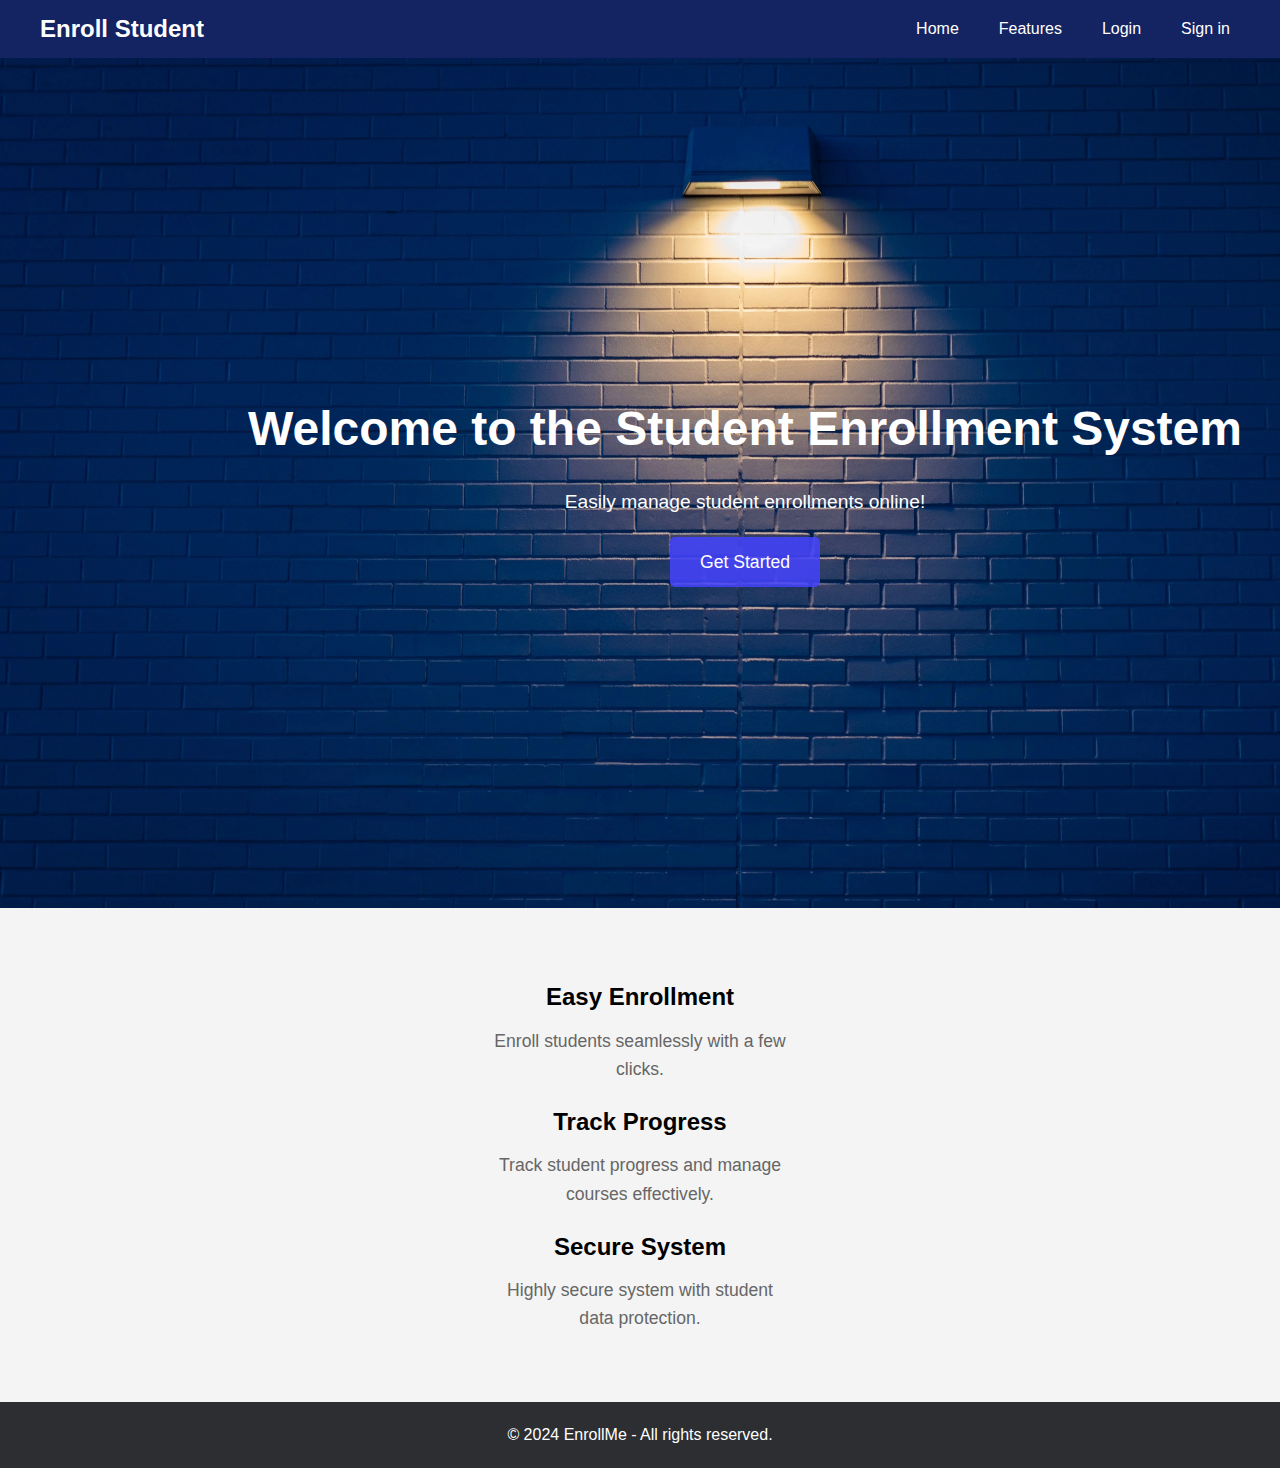
==== index.html @ 8ffcb43a "Add files via upload" ====
<!DOCTYPE html>
<html lang="en">
<head> 
  <meta charset="UTF-8">
  <meta name="viewport" content="width=device-width, initial-scale=1.0">
  <title>Student Enrollment System</title>
  <link rel="stylesheet" href="styles.css">
  <script src="scripts.js" defer></script>
</head>
<body>
  <header class="header">
    <nav class="navbar">
      <div class="logo">Enroll Student</div>
      <ul class="nav-links">
        <li><a href="#">Home</a></li>
        <li><a href="#features">Features</a></li>
        <li><a href="login.html">Login</a></li>
        <li><a href="signin.html">Sign in</a></li>
      </ul>
    </nav>
  </header>

  <section class="hero">
    <div class="hero-content">
      <h1>Welcome to the Student Enrollment System</h1>
      <p>Easily manage student enrollments online!</p>
      <a href="signin.html" class="btn">Get Started</a>
    </div>
  </section>

  <section id="features" class="features-section">
    <div class="feature-box">
      <h2>Easy Enrollment</h2>
      <p>Enroll students seamlessly with a few clicks.</p>
    </div>
    <div class="feature-box">
      <h2>Track Progress</h2>
      <p>Track student progress and manage courses effectively.</p>
    </div>
    <div class="feature-box">
      <h2>Secure System</h2>
      <p>Highly secure system with student data protection.</p>
    </div>
  </section>

  <footer class="footer">
    <p>&copy; 2024 EnrollMe - All rights reserved.</p>
  </footer>
</body>
</html>
---- styles.css ----
/* General Styles */
* {
    margin: 0;
    padding: 0;
    box-sizing: border-box;
    
  }
  
  body {
    font-family: 'Arial', sans-serif;
    line-height: 1.6;
  }
  
  .header {
    background-color: #142361;
    padding: 10px 0;
  }
  
  .navbar {
    max-width: 1200px;
    margin: auto;
    display: flex;
    justify-content: space-between;
    align-items: center;
  }
  
  .navbar .logo {
    font-size: 1.5em;
    color: #fff;
    font-weight: bold;
  }
  
  .navbar .nav-links {
    list-style: none;
    display: flex;
  }
  
  .navbar .nav-links li {
    margin-left: 20px;
  }
  
  .navbar .nav-links a {
    text-decoration: none;
    color: #fff;
    padding: 5px 10px;
  }
  
  .navbar .nav-links a:hover {
    background-color: #4e4f55;
    border-radius: 5px;
  }
  
  /* Hero Section */
  .hero {
    background-image: url('pic1.jpg');
    background-size: cover;
    background-position: center;
    height: 850px;
    width: 1490px;
    display: flex;
    justify-content: center;
    align-items: center;
    
  }
  
  .hero-content {
    text-align: center;
    color: #fff;
  }
  
  .hero h1 {
    font-size: 3em;
    margin-bottom: 20px;
  }
  
  .hero p {
    font-size: 1.2em;
    margin-bottom: 30px;
  }
  
  .btn {
    text-decoration: none;
    background-color: #4343f9e0;
    padding: 15px 30px;
    color: #fefefe;
    border-radius: 5px;
    font-size: 1.1em;
  }
  
  .btn:hover {
    background-color: #020e41;
  }
  
  /* Features Section */
  .features-section {
    padding: 50px 0;
    text-align: center;
    background-color: #f4f4f4;
  }
  
  .feature-box {
    margin: 20px auto;
    max-width: 300px;
  }
  
  .feature-box h2 {
    font-size: 1.5em;
    margin-bottom: 10px;
  }
  
  .feature-box p {
    font-size: 1.1em;
    color: #666;
  }
  
  /* Footer */
  .footer {
    text-align: center;
    padding: 20px 0;
    background-color: #2d2e32;
    color: #fff;
  }
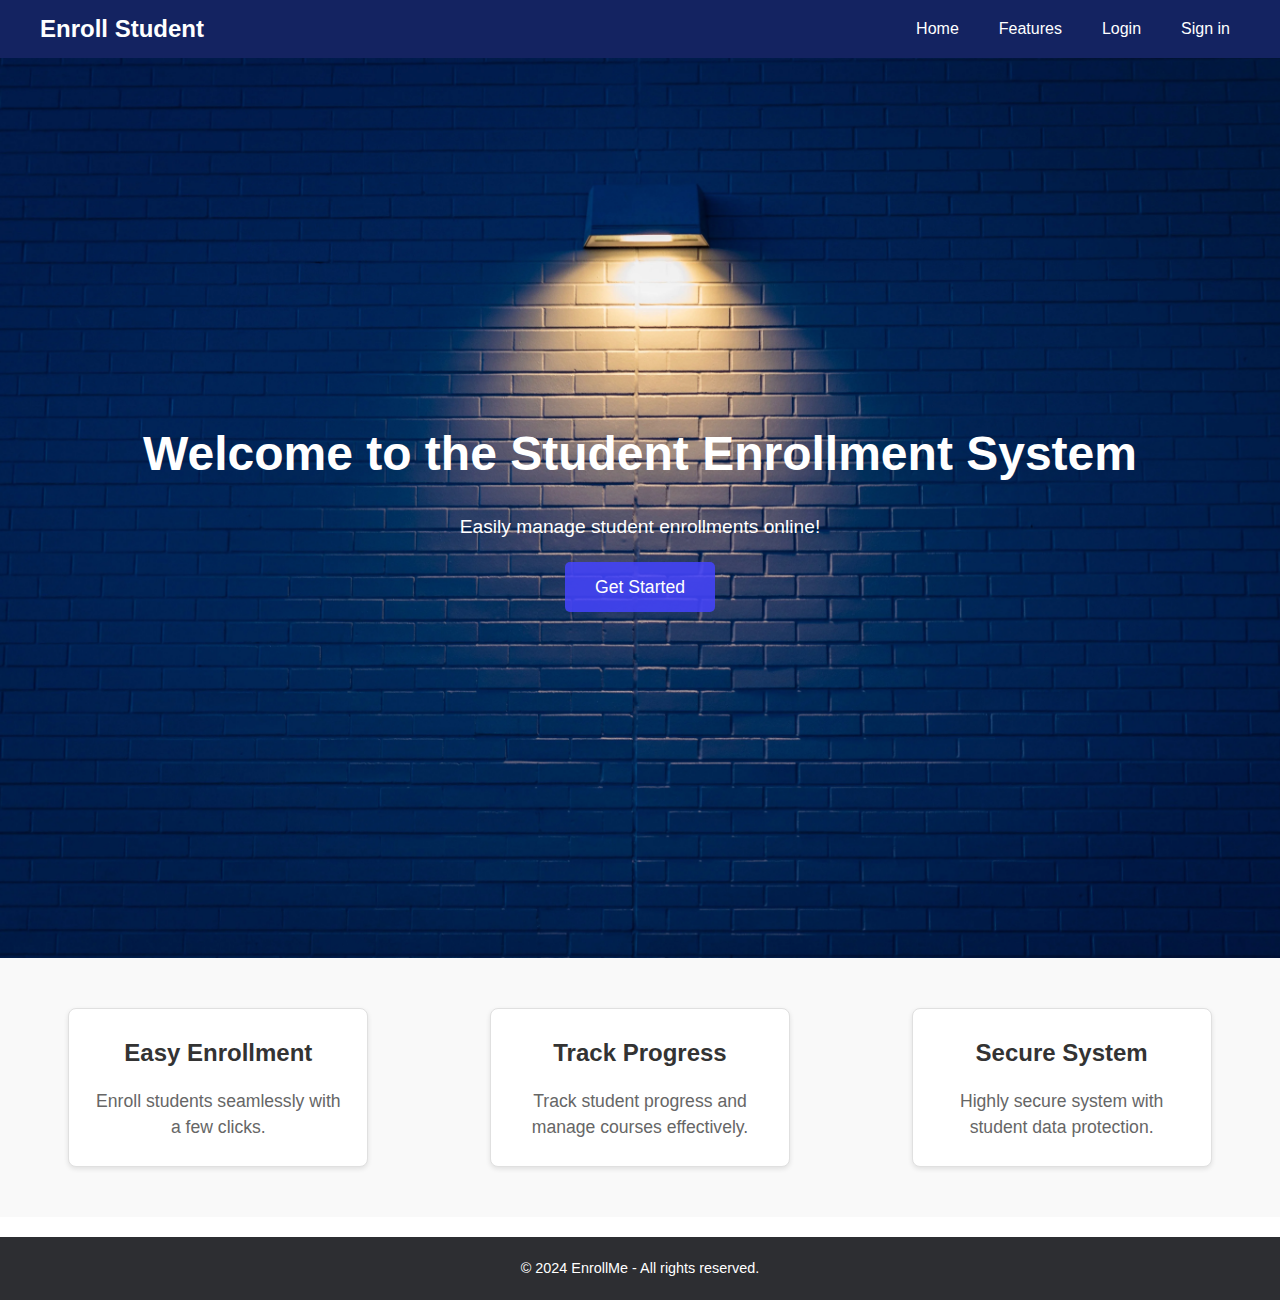
==== commit 6f3522dd: "Merge a8d6ae237b7411f8b50e60a94bc0b6975db54cd9 into 8ffcb43ae179b32453b18ffb62165915b2987d19" ====
--- a/index.html
+++ b/index.html
@@ -24,7 +24,7 @@
     <div class="hero-content">
       <h1>Welcome to the Student Enrollment System</h1>
       <p>Easily manage student enrollments online!</p>
-      <a href="signin.html" class="btn">Get Started</a>
+      <a href="login.html" class="btn">Get Started</a>
     </div>
   </section>
 
--- a/styles.css
+++ b/styles.css
@@ -1,122 +1,158 @@
 /* General Styles */
 * {
-    margin: 0;
-    padding: 0;
-    box-sizing: border-box;
-    
-  }
-  
-  body {
-    font-family: 'Arial', sans-serif;
-    line-height: 1.6;
-  }
-  
-  .header {
-    background-color: #142361;
-    padding: 10px 0;
-  }
-  
-  .navbar {
-    max-width: 1200px;
-    margin: auto;
-    display: flex;
-    justify-content: space-between;
+  margin: 0;
+  padding: 0;
+  box-sizing: border-box;
+}
+
+body {
+  font-family: 'Arial', sans-serif;
+  line-height: 1.6;
+}
+
+/* Header & Navigation */
+.header {
+  background-color: #142361;
+  padding: 10px 0;
+}
+
+.navbar {
+  max-width: 1200px;
+  margin: auto;
+  display: flex;
+  justify-content: space-between;
+  align-items: center;
+}
+
+.navbar .logo {
+  font-size: 1.5em;
+  color: #fff;
+  font-weight: bold;
+}
+
+.navbar .nav-links {
+  list-style: none;
+  display: flex;
+}
+
+.navbar .nav-links li {
+  margin-left: 20px;
+}
+
+.navbar .nav-links a {
+  text-decoration: none;
+  color: #fff;
+  padding: 5px 10px;
+}
+
+.navbar .nav-links a:hover {
+  background-color: #4e4f55;
+  border-radius: 5px;
+}
+
+/* Hero Section */
+.hero {
+  background-image: url('pic1.jpg');
+  background-size: cover;
+  background-position: center;
+  height: 100vh; /* Make it fullscreen */
+  display: flex;
+  justify-content: center;
+  align-items: center;
+}
+
+.hero-content {
+  text-align: center;
+  color: #fff;
+}
+
+.hero h1 {
+  font-size: 3em;
+  margin-bottom: 20px;
+}
+
+.hero p {
+  font-size: 1.2em;
+  margin-bottom: 30px;
+}
+
+.btn {
+  text-decoration: none;
+  background-color: #4343f9e0;
+  padding: 15px 30px;
+  color: #fefefe;
+  border-radius: 5px;
+  font-size: 1.1em;
+}
+
+.btn:hover {
+  background-color: #020e41;
+}
+
+/* Features Section */
+.features-section {
+  display: flex;
+  justify-content: space-around;
+  align-items: flex-start;
+  padding: 40px 10px;
+  background-color: #f9f9f9;
+  text-align: center;
+}
+
+.feature-box {
+  background-color: #fff;
+  padding: 25px;
+  margin: 10px;
+  border: 1px solid #e0e0e0;
+  border-radius: 8px;
+  box-shadow: 0 2px 5px rgba(0, 0, 0, 0.1);
+  transition: box-shadow 0.3s ease, transform 0.3s ease;
+  flex: 1; /* Allowing each feature box to grow equally */
+  max-width: 300px;
+}
+
+.feature-box:hover {
+  transform: translateY(-5px);
+  box-shadow: 0px 6px 15px rgba(0, 0, 0, 0.1);
+}
+
+.feature-box h2 {
+  font-size: 1.5em;
+  margin-bottom: 15px;
+  color: #333;
+}
+
+.feature-box p {
+  font-size: 1.1em;
+  color: #666;
+  line-height: 1.5;
+}
+
+.features-section .feature-box:not(:last-child) {
+  margin-right: 15px; /* Add space between boxes */
+}
+
+/* Media Queries for Responsiveness */
+@media (max-width: 768px) {
+  .features-section {
+    flex-direction: column;
     align-items: center;
   }
-  
-  .navbar .logo {
-    font-size: 1.5em;
-    color: #fff;
-    font-weight: bold;
-  }
-  
-  .navbar .nav-links {
-    list-style: none;
-    display: flex;
-  }
-  
-  .navbar .nav-links li {
-    margin-left: 20px;
-  }
-  
-  .navbar .nav-links a {
-    text-decoration: none;
-    color: #fff;
-    padding: 5px 10px;
-  }
-  
-  .navbar .nav-links a:hover {
-    background-color: #4e4f55;
-    border-radius: 5px;
-  }
-  
-  /* Hero Section */
-  .hero {
-    background-image: url('pic1.jpg');
-    background-size: cover;
-    background-position: center;
-    height: 850px;
-    width: 1490px;
-    display: flex;
-    justify-content: center;
-    align-items: center;
-    
-  }
-  
-  .hero-content {
-    text-align: center;
-    color: #fff;
-  }
-  
-  .hero h1 {
-    font-size: 3em;
+
+  .feature-box {
+    max-width: 80%;
     margin-bottom: 20px;
   }
-  
-  .hero p {
-    font-size: 1.2em;
-    margin-bottom: 30px;
-  }
-  
-  .btn {
-    text-decoration: none;
-    background-color: #4343f9e0;
-    padding: 15px 30px;
-    color: #fefefe;
-    border-radius: 5px;
-    font-size: 1.1em;
-  }
-  
-  .btn:hover {
-    background-color: #020e41;
-  }
-  
-  /* Features Section */
-  .features-section {
-    padding: 50px 0;
-    text-align: center;
-    background-color: #f4f4f4;
-  }
-  
-  .feature-box {
-    margin: 20px auto;
-    max-width: 300px;
-  }
-  
-  .feature-box h2 {
-    font-size: 1.5em;
-    margin-bottom: 10px;
-  }
-  
-  .feature-box p {
-    font-size: 1.1em;
-    color: #666;
-  }
-  
-  /* Footer */
-  .footer {
-    text-align: center;
-    padding: 20px 0;
-    background-color: #2d2e32;
-    color: #fff;
-  }+}
+
+/* Footer */
+.footer {
+  text-align: center;
+  padding: 20px 0;
+  background-color: #2d2e32;
+  color: #fff;
+  position: relative;
+  width: 100%;
+  margin-top: 20px; /* Add space before footer */
+  font-size: 0.9em; /* Slightly smaller font */
+}
